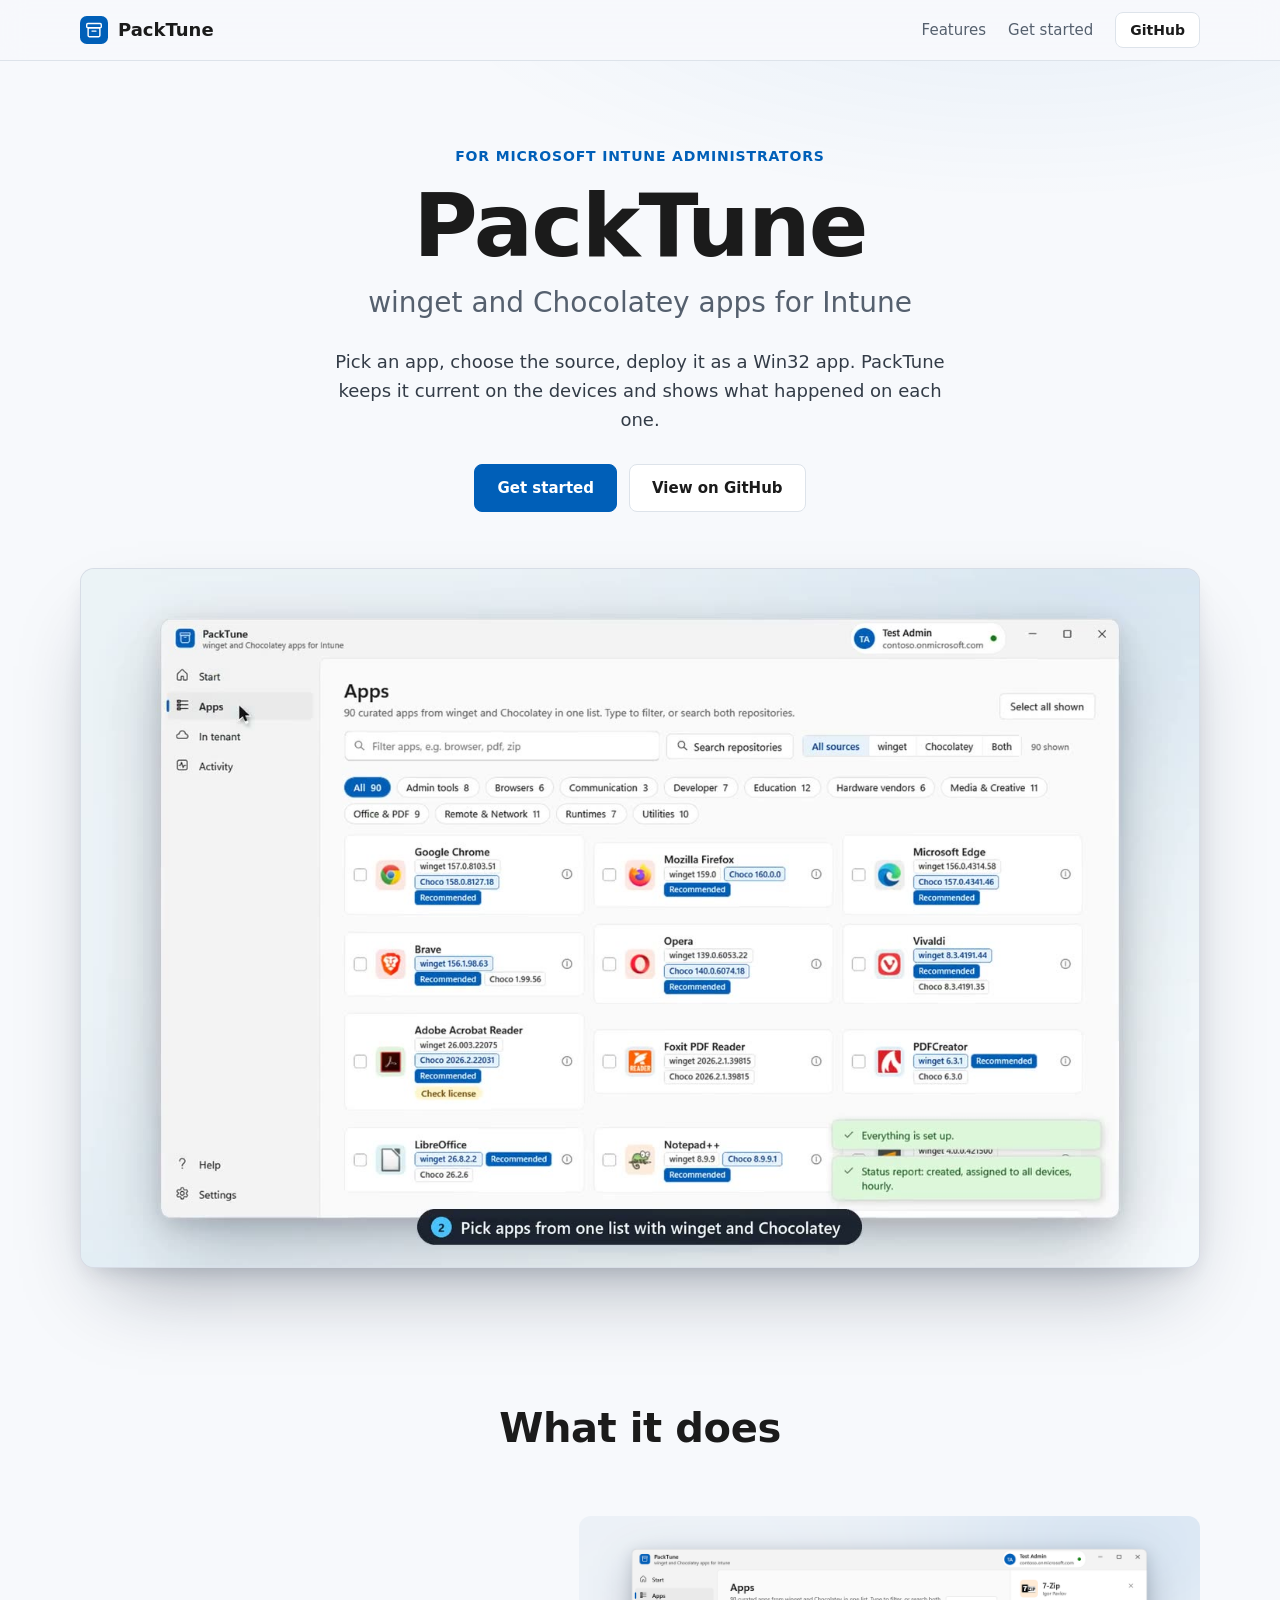
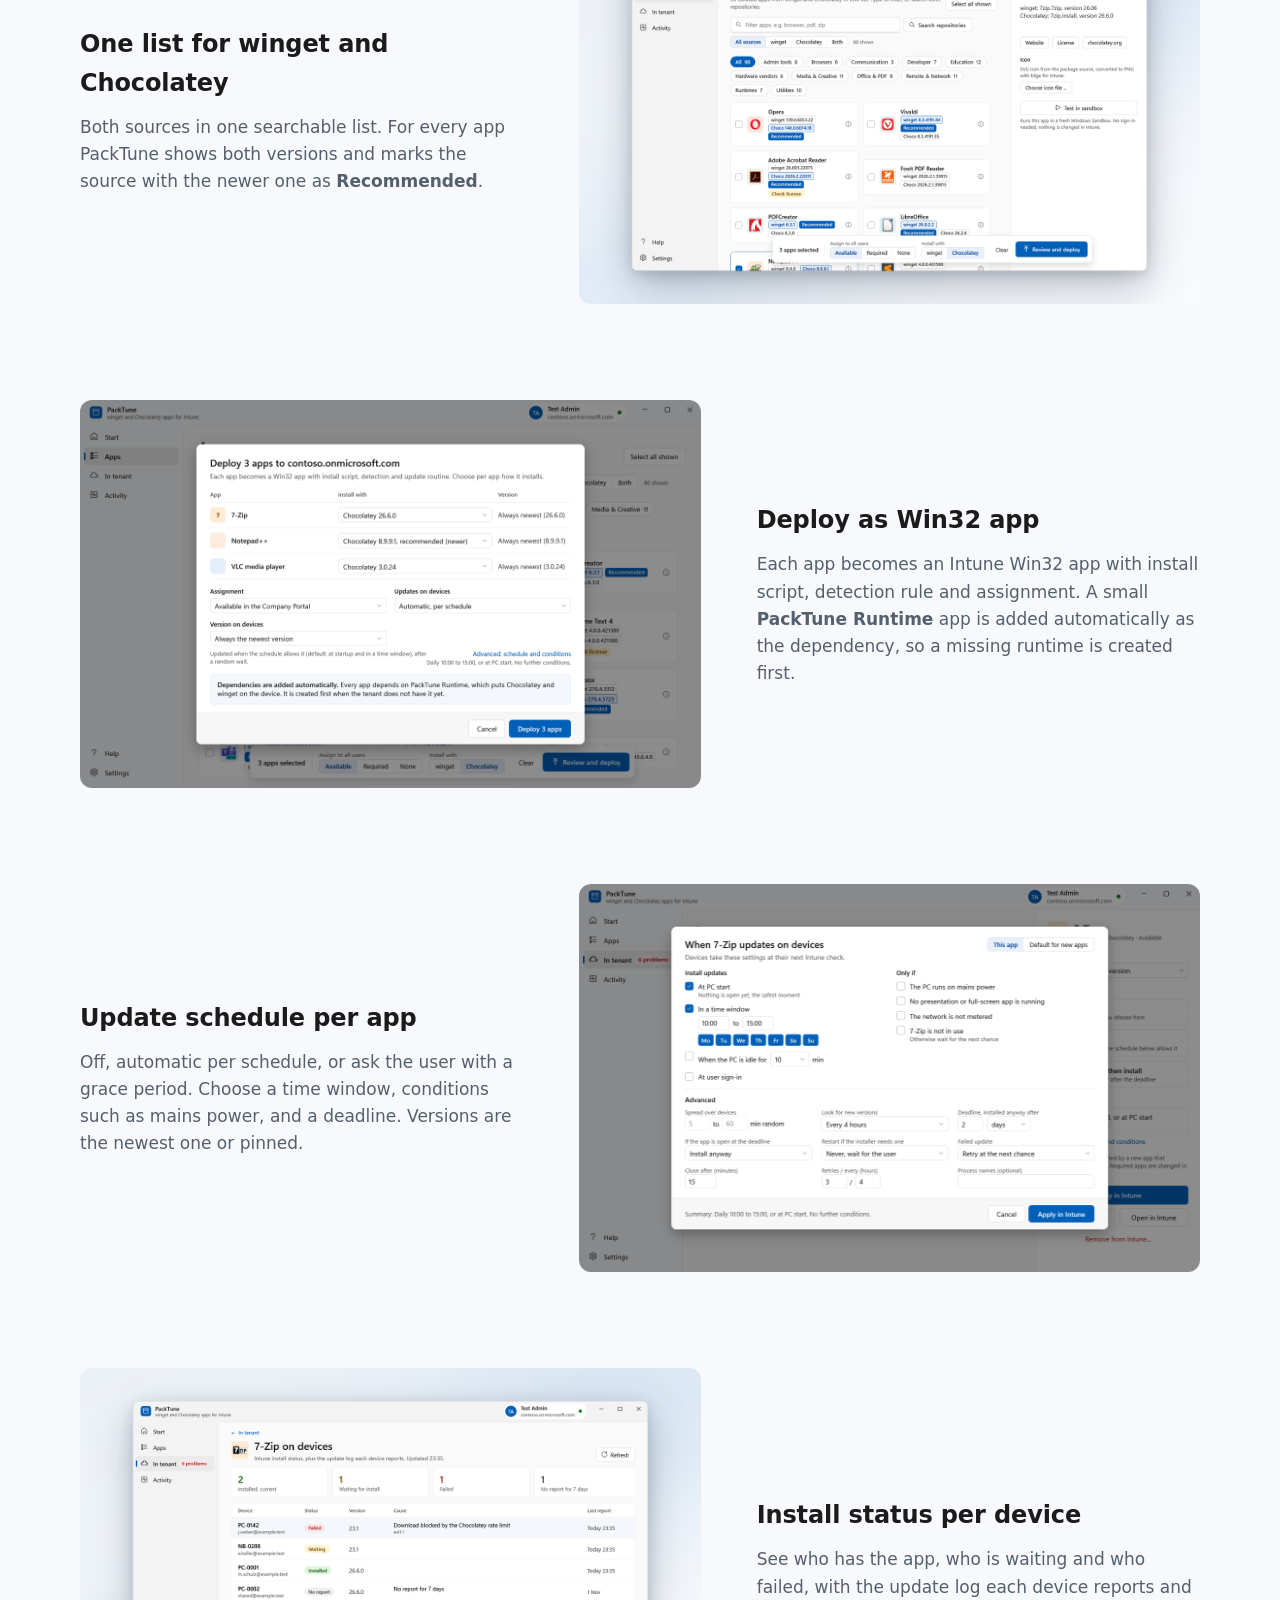
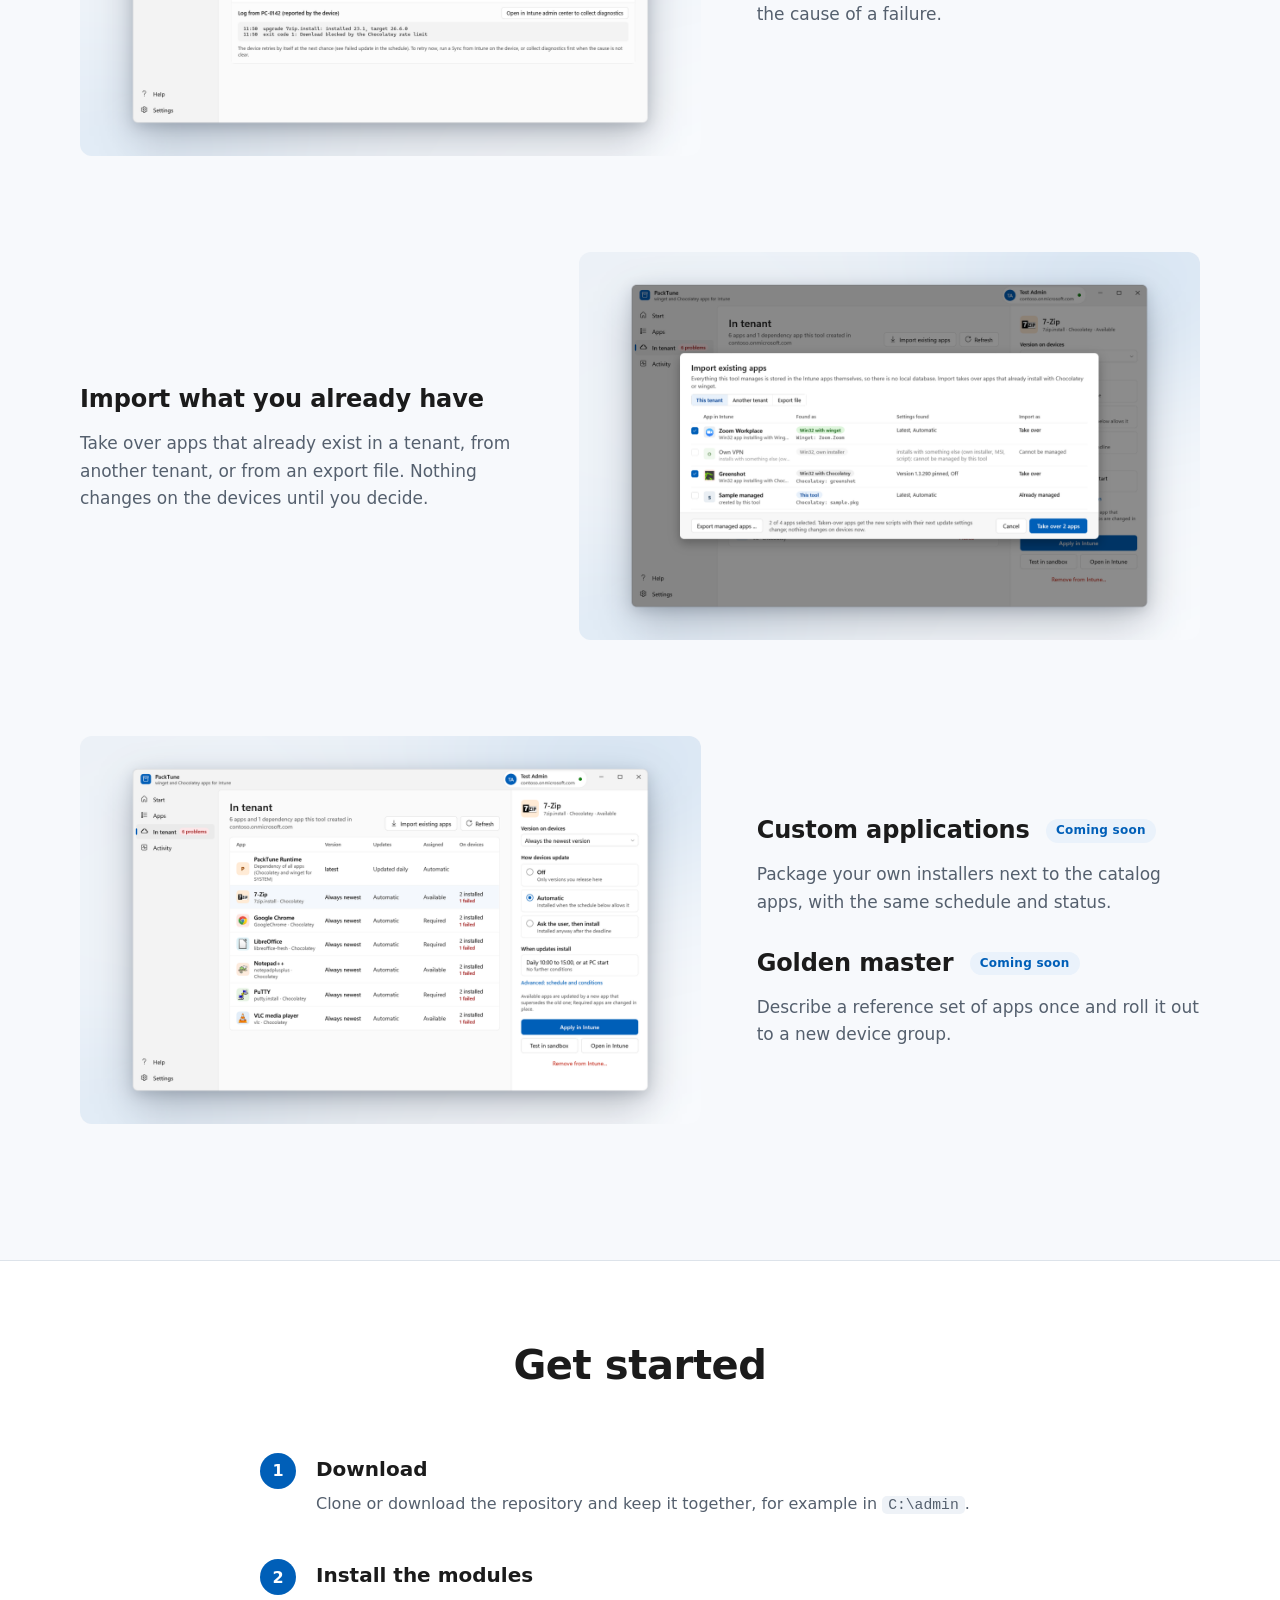
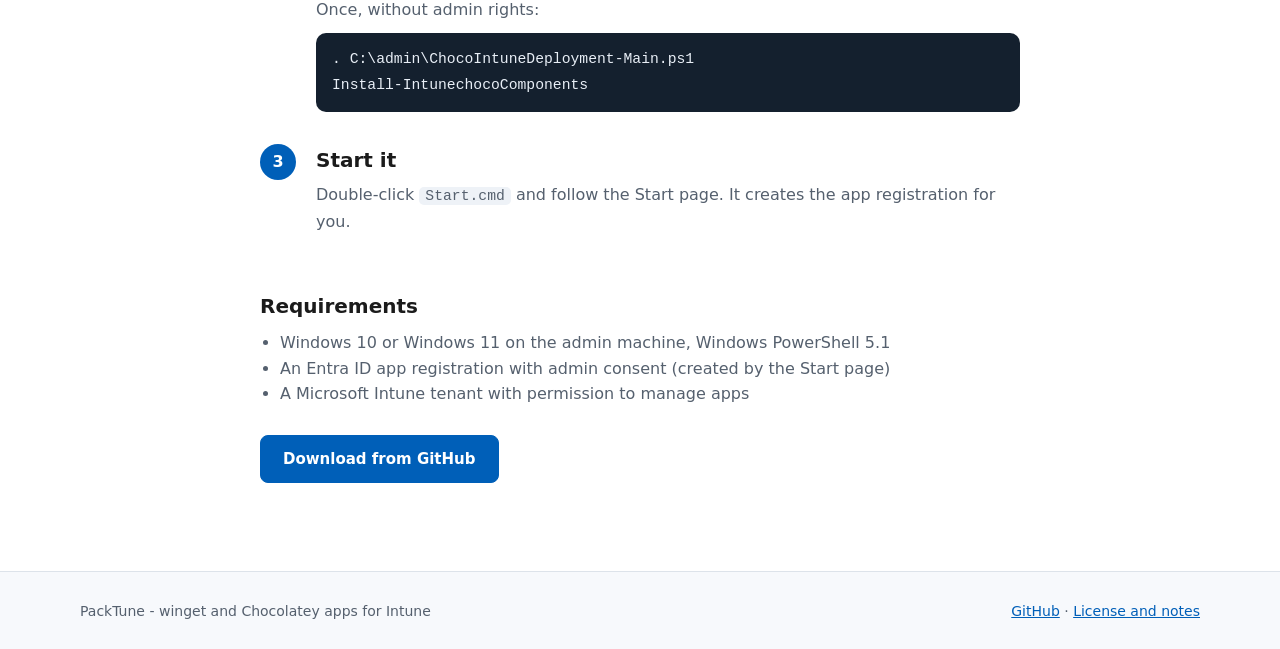
==== docs/site/index.html @ 565c147a "Landing page for GitHub Pages (docs/site), re-rendered intro video (#16) Co-Authored-By: Claude Sonn" ====
<!doctype html>
<html lang="en">
<head>
<meta charset="utf-8">
<meta name="viewport" content="width=device-width, initial-scale=1">
<title>PackTune - winget and Chocolatey apps for Intune</title>
<meta name="description" content="Publish winget and Chocolatey apps to Microsoft Intune as Win32 apps, keep them current on the devices and see what happened on each one.">
<meta property="og:title" content="PackTune">
<meta property="og:description" content="winget and Chocolatey apps for Intune">
<meta property="og:image" content="../screenshots/hero.png">
<link rel="icon" href="assets/icon.svg" type="image/svg+xml">
<link rel="stylesheet" href="assets/site.css">
</head>
<body>
<header class="top">
  <div class="wrap bar">
    <a class="brand" href="#top"><img src="assets/icon.svg" alt="" width="28" height="28"><span>PackTune</span></a>
    <nav aria-label="Page">
      <a href="#features">Features</a>
      <a href="#start">Get started</a>
      <a class="btn small" href="https://github.com/dominguez-posh/PackTune">GitHub</a>
    </nav>
  </div>
</header>

<main id="top">
  <section class="hero">
    <div class="wrap">
      <p class="eyebrow">For Microsoft Intune administrators</p>
      <h1>PackTune</h1>
      <p class="sub">winget and Chocolatey apps for Intune</p>
      <p class="claim">Pick an app, choose the source, deploy it as a Win32 app. PackTune keeps it current on the devices and shows what happened on each one.</p>
      <p class="cta">
        <a class="btn primary" href="#start">Get started</a>
        <a class="btn" href="https://github.com/dominguez-posh/PackTune">View on GitHub</a>
      </p>
    </div>
    <div class="wrap video-wrap">
      <div class="video">
        <video src="../screenshots/demo.mp4" poster="assets/poster.jpg" autoplay muted loop playsinline preload="auto" aria-label="A short tour of PackTune"></video>
      </div>
    </div>
  </section>

  <section id="features" class="features">
    <div class="wrap">
      <h2 class="section-title">What it does</h2>

      <article class="feature reveal">
        <div class="text">
          <h3>One list for winget and Chocolatey</h3>
          <p>Both sources in one searchable list. For every app PackTune shows both versions and marks the source with the newer one as <strong>Recommended</strong>.</p>
        </div>
        <figure><img src="../screenshots/apps.png" alt="The app list with versions per source and Recommended labels" loading="lazy"></figure>
      </article>

      <article class="feature reveal flip">
        <div class="text">
          <h3>Deploy as Win32 app</h3>
          <p>Each app becomes an Intune Win32 app with install script, detection rule and assignment. A small <strong>PackTune Runtime</strong> app is added automatically as the dependency, so a missing runtime is created first.</p>
        </div>
        <figure><img src="../screenshots/deploy.png" alt="The deploy dialog with the source chosen per app" loading="lazy"></figure>
      </article>

      <article class="feature reveal">
        <div class="text">
          <h3>Update schedule per app</h3>
          <p>Off, automatic per schedule, or ask the user with a grace period. Choose a time window, conditions such as mains power, and a deadline. Versions are the newest one or pinned.</p>
        </div>
        <figure><img src="../screenshots/schedule.png" alt="The update schedule dialog" loading="lazy"></figure>
      </article>

      <article class="feature reveal flip">
        <div class="text">
          <h3>Install status per device</h3>
          <p>See who has the app, who is waiting and who failed, with the update log each device reports and the cause of a failure.</p>
        </div>
        <figure><img src="../screenshots/status.png" alt="Install status per device with the cause of a failure" loading="lazy"></figure>
      </article>

      <article class="feature reveal">
        <div class="text">
          <h3>Import what you already have</h3>
          <p>Take over apps that already exist in a tenant, from another tenant, or from an export file. Nothing changes on the devices until you decide.</p>
        </div>
        <figure><img src="../screenshots/import.png" alt="The import dialog listing existing apps" loading="lazy"></figure>
      </article>

      <article class="feature reveal flip">
        <div class="text">
          <h3>Custom applications <span class="soon">Coming soon</span></h3>
          <p>Package your own installers next to the catalog apps, with the same schedule and status.</p>
          <h3 class="second">Golden master <span class="soon">Coming soon</span></h3>
          <p>Describe a reference set of apps once and roll it out to a new device group.</p>
        </div>
        <figure><img src="../screenshots/tenant.png" alt="The tenant page with managed apps" loading="lazy"></figure>
      </article>
    </div>
  </section>

  <section id="start" class="getstarted">
    <div class="wrap narrow">
      <h2 class="section-title">Get started</h2>
      <ol class="steps">
        <li><h3>Download</h3><p>Clone or download the repository and keep it together, for example in <code>C:\admin</code>.</p></li>
        <li><h3>Install the modules</h3><p>Once, without admin rights:</p>
<pre><code>. C:\admin\ChocoIntuneDeployment-Main.ps1
Install-IntunechocoComponents</code></pre></li>
        <li><h3>Start it</h3><p>Double-click <code>Start.cmd</code> and follow the Start page. It creates the app registration for you.</p></li>
      </ol>
      <h3 class="req-title">Requirements</h3>
      <ul class="req">
        <li>Windows 10 or Windows 11 on the admin machine, Windows PowerShell 5.1</li>
        <li>An Entra ID app registration with admin consent (created by the Start page)</li>
        <li>A Microsoft Intune tenant with permission to manage apps</li>
      </ul>
      <p class="cta"><a class="btn primary" href="https://github.com/dominguez-posh/PackTune">Download from GitHub</a></p>
    </div>
  </section>
</main>

<footer>
  <div class="wrap foot">
    <span>PackTune - winget and Chocolatey apps for Intune</span>
    <span><a href="https://github.com/dominguez-posh/PackTune">GitHub</a> &middot; <a href="https://github.com/dominguez-posh/PackTune#licenses-and-rate-limits">License and notes</a></span>
  </div>
</footer>
<script src="assets/site.js"></script>
</body>
</html>
---- docs/site/assets/site.css ----
:root {
  --bg: #f7f9fc; --surface: #ffffff; --ink: #1b1b1b; --muted: #55606e; --line: #dde3ea;
  --accent: #005fb8; --accent-ink: #ffffff; --soft: #eaf2fb;
  --font: "Segoe UI Variable Text", "Segoe UI", Inter, system-ui, -apple-system, "Helvetica Neue", Arial, sans-serif;
}
* { box-sizing: border-box; }
html { scroll-behavior: smooth; }
body { margin: 0; background: var(--bg); color: var(--ink); font: 16px/1.6 var(--font); -webkit-font-smoothing: antialiased; }
img, video { max-width: 100%; display: block; }
a { color: var(--accent); }
.wrap { width: min(1120px, 100% - 40px); margin: 0 auto; }
.narrow { width: min(760px, 100% - 40px); }

.top { position: sticky; top: 0; z-index: 10; background: rgba(247, 249, 252, .86); backdrop-filter: blur(12px); border-bottom: 1px solid var(--line); }
.bar { display: flex; align-items: center; justify-content: space-between; height: 60px; }
.brand { display: flex; align-items: center; gap: 10px; color: var(--ink); text-decoration: none; font-weight: 600; font-size: 18px; }
nav { display: flex; align-items: center; gap: 22px; }
nav a { color: var(--muted); text-decoration: none; font-size: 15px; }
nav a:hover { color: var(--ink); }
nav a.btn { color: var(--ink); }

.btn { display: inline-flex; align-items: center; padding: 11px 22px; border-radius: 8px; border: 1px solid var(--line); background: var(--surface); color: var(--ink); text-decoration: none; font-weight: 600; font-size: 15px; transition: background .15s, border-color .15s, transform .15s; }
.btn:hover { border-color: #b9c4d0; transform: translateY(-1px); }
.btn.primary { background: var(--accent); border-color: var(--accent); color: var(--accent-ink); }
.btn.primary:hover { background: #004f9a; }
.btn.small { padding: 6px 14px; font-size: 14px; }
.btn:focus-visible, a:focus-visible { outline: 3px solid #7fb4ea; outline-offset: 2px; }

.hero { padding: 84px 0 56px; text-align: center; background: radial-gradient(900px 380px at 80% -10%, rgba(0, 95, 184, .07), transparent 70%), var(--bg); }
.eyebrow { margin: 0 0 14px; color: var(--accent); font-weight: 600; font-size: 14px; letter-spacing: .06em; text-transform: uppercase; }
h1 { margin: 0; font-size: clamp(48px, 9vw, 88px); line-height: 1.02; letter-spacing: -.02em; font-weight: 650; }
.sub { margin: 10px 0 0; font-size: clamp(20px, 3vw, 28px); color: var(--muted); }
.claim { max-width: 640px; margin: 22px auto 0; font-size: 18px; color: #333c47; }
.cta { display: flex; gap: 12px; justify-content: center; flex-wrap: wrap; margin: 30px 0 0; }
.video-wrap { margin-top: 56px; }
.video { border-radius: 14px; overflow: hidden; background: #e8eef5; box-shadow: 0 40px 80px -30px rgba(16, 30, 50, .38), 0 10px 24px -10px rgba(16, 30, 50, .18); border: 1px solid rgba(15, 30, 50, .08); aspect-ratio: 16 / 10; }
.video video { width: 100%; height: 100%; object-fit: cover; }

.section-title { margin: 0 0 56px; text-align: center; font-size: clamp(28px, 4vw, 40px); letter-spacing: -.01em; }
.features { padding: 72px 0 40px; }
.feature { display: grid; grid-template-columns: minmax(0, 5fr) minmax(0, 7fr); gap: 56px; align-items: center; margin-bottom: 96px; }
.feature.flip { grid-template-columns: minmax(0, 7fr) minmax(0, 5fr); }
.feature.flip .text { order: 2; }
.feature h3 { margin: 0 0 12px; font-size: 24px; letter-spacing: -.005em; }
.feature h3.second { margin-top: 28px; }
.feature p { margin: 0; color: var(--muted); font-size: 17px; }
.feature figure { margin: 0; }
.feature img { width: 100%; height: auto; border-radius: 12px; }
.soon { display: inline-block; vertical-align: middle; margin-left: 8px; padding: 2px 10px; border-radius: 999px; background: var(--soft); color: var(--accent); font-size: 12px; font-weight: 600; letter-spacing: .02em; }

.js .reveal figure { opacity: 0; transform: translateY(36px) scale(.975); transition: opacity .8s cubic-bezier(.2, .7, .2, 1), transform .9s cubic-bezier(.2, .7, .2, 1); }
.js .reveal .text { opacity: 0; transform: translateY(18px); transition: opacity .7s ease .1s, transform .7s ease .1s; }
.js .reveal.in figure, .js .reveal.in .text { opacity: 1; transform: none; }

.getstarted { padding: 72px 0 88px; background: var(--surface); border-top: 1px solid var(--line); }
.steps { list-style: none; counter-reset: s; margin: 0; padding: 0; }
.steps li { counter-increment: s; position: relative; padding: 0 0 28px 56px; }
.steps li::before { content: counter(s); position: absolute; left: 0; top: 0; width: 36px; height: 36px; border-radius: 50%; background: var(--accent); color: #fff; font-weight: 600; display: grid; place-items: center; }
.steps h3 { margin: 4px 0 6px; font-size: 20px; }
.steps p { margin: 0 0 10px; color: var(--muted); }
code { font-family: "Cascadia Mono", Consolas, monospace; font-size: .92em; background: #eef2f7; padding: 1px 6px; border-radius: 5px; }
pre { margin: 0; padding: 14px 16px; background: #14202e; color: #e8eef6; border-radius: 10px; overflow-x: auto; }
pre code { background: none; padding: 0; color: inherit; }
.req-title { margin: 18px 0 8px; font-size: 20px; }
.req { margin: 0; padding-left: 20px; color: var(--muted); }
.getstarted .cta { justify-content: flex-start; margin-top: 28px; }

footer { padding: 28px 0; border-top: 1px solid var(--line); color: var(--muted); font-size: 14px; }
.foot { display: flex; justify-content: space-between; gap: 12px; flex-wrap: wrap; }

@media (max-width: 860px) {
  .feature, .feature.flip { grid-template-columns: 1fr; gap: 24px; margin-bottom: 64px; }
  .feature.flip .text { order: 0; }
  .hero { padding-top: 56px; }
  nav a:not(.btn) { display: none; }
}
@media (prefers-reduced-motion: reduce) {
  html { scroll-behavior: auto; }
  * { transition: none !important; }
}
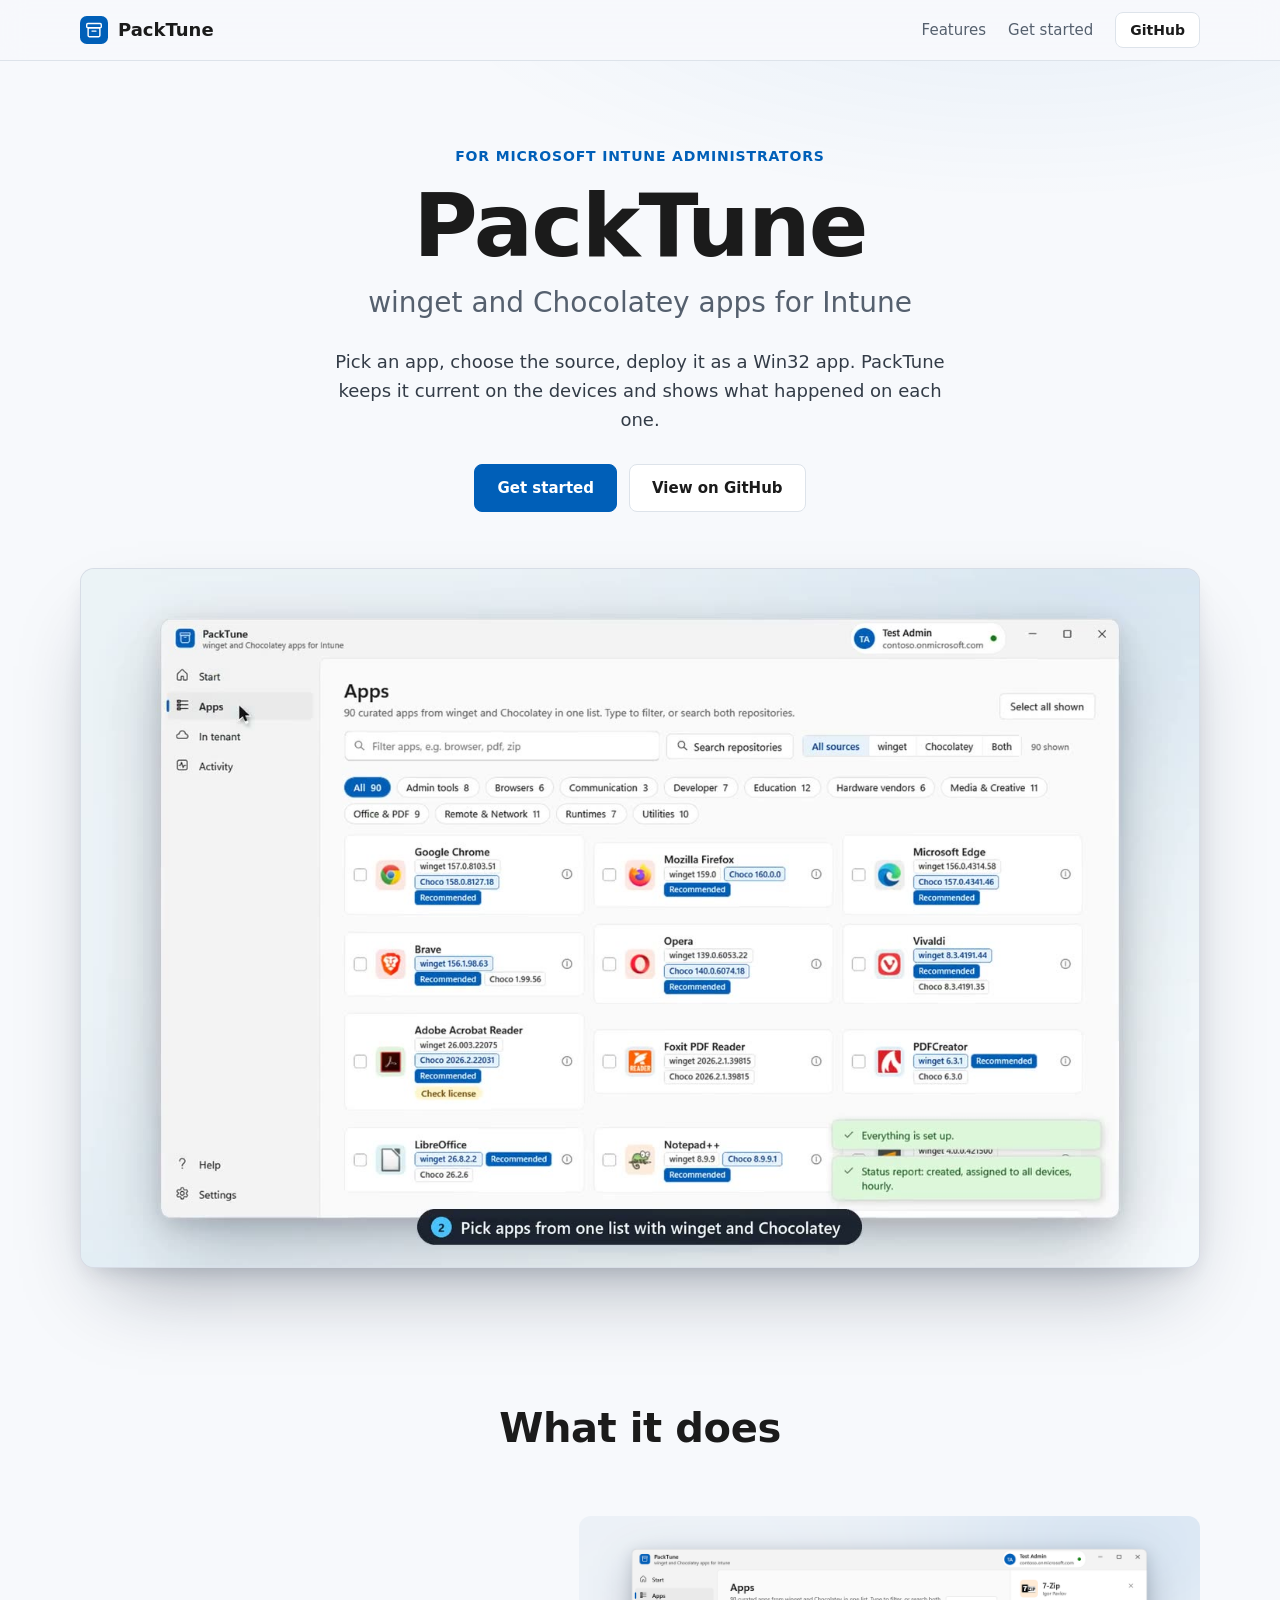
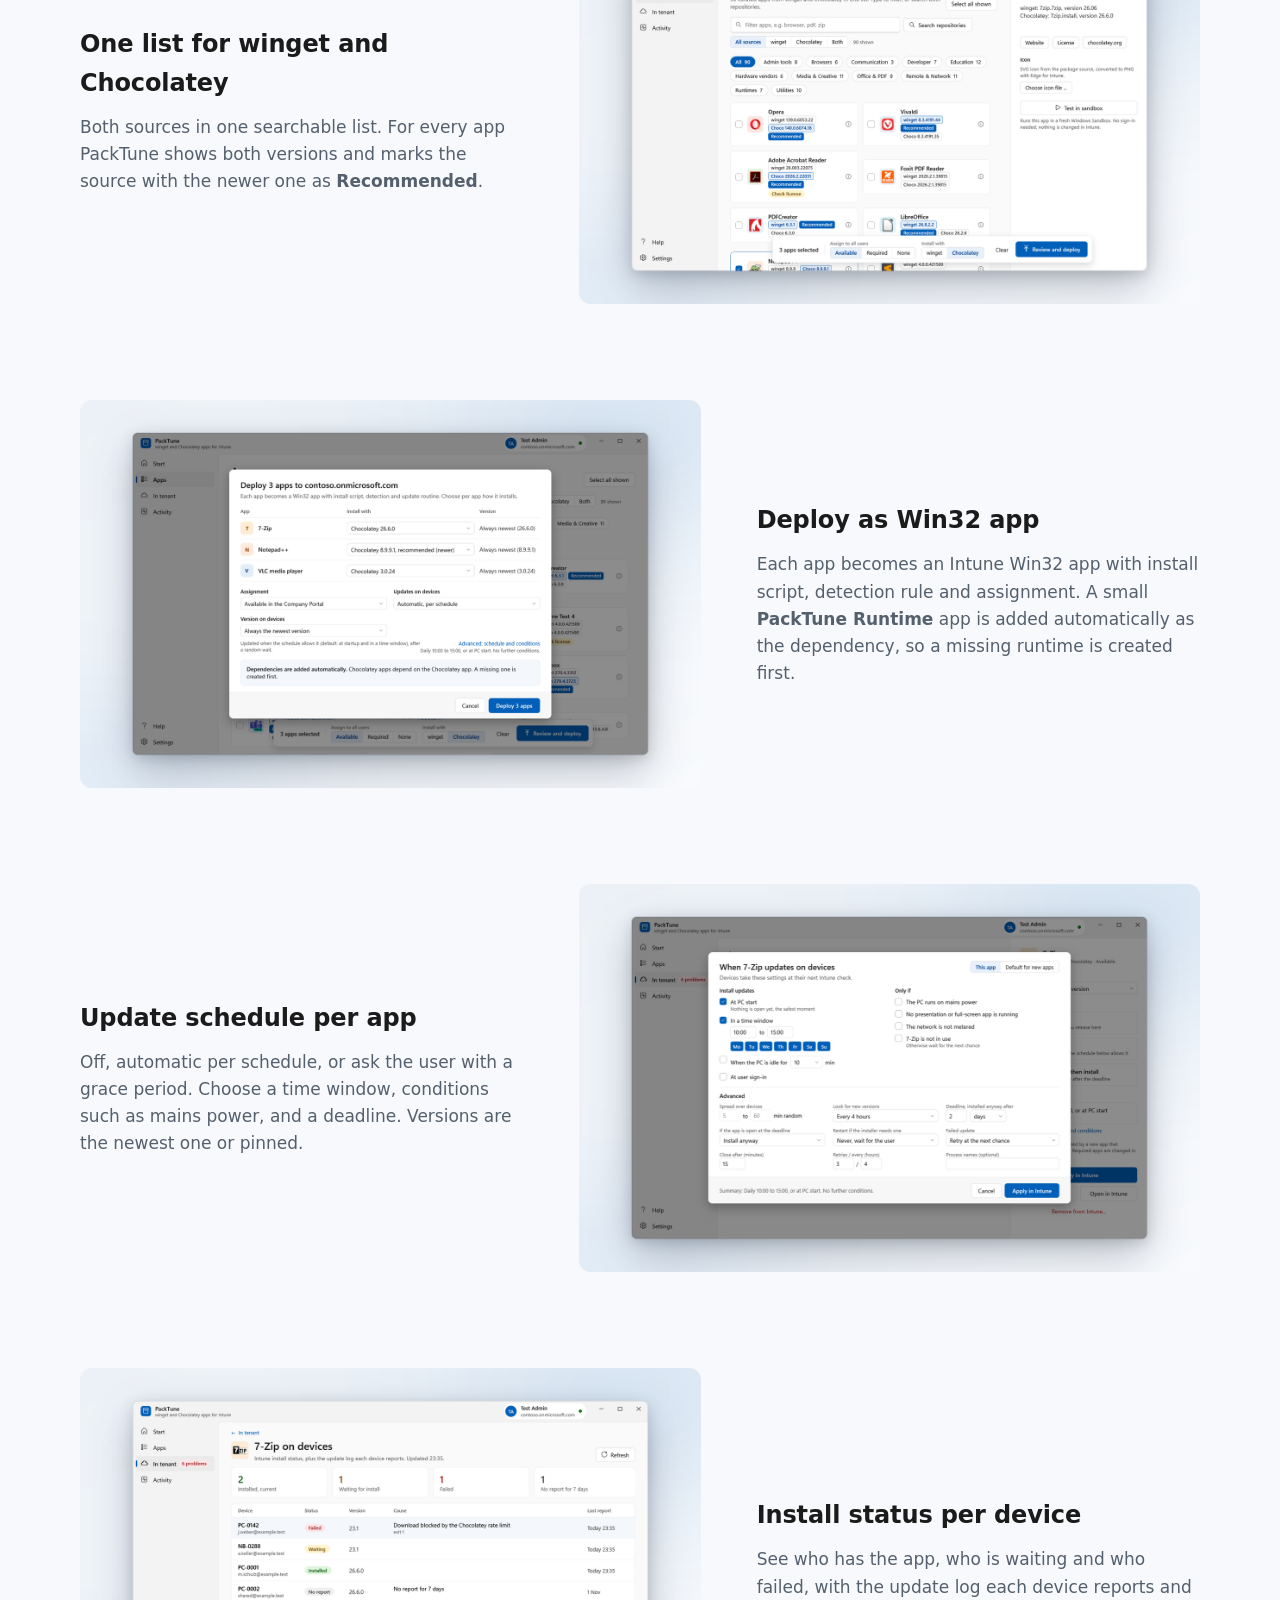
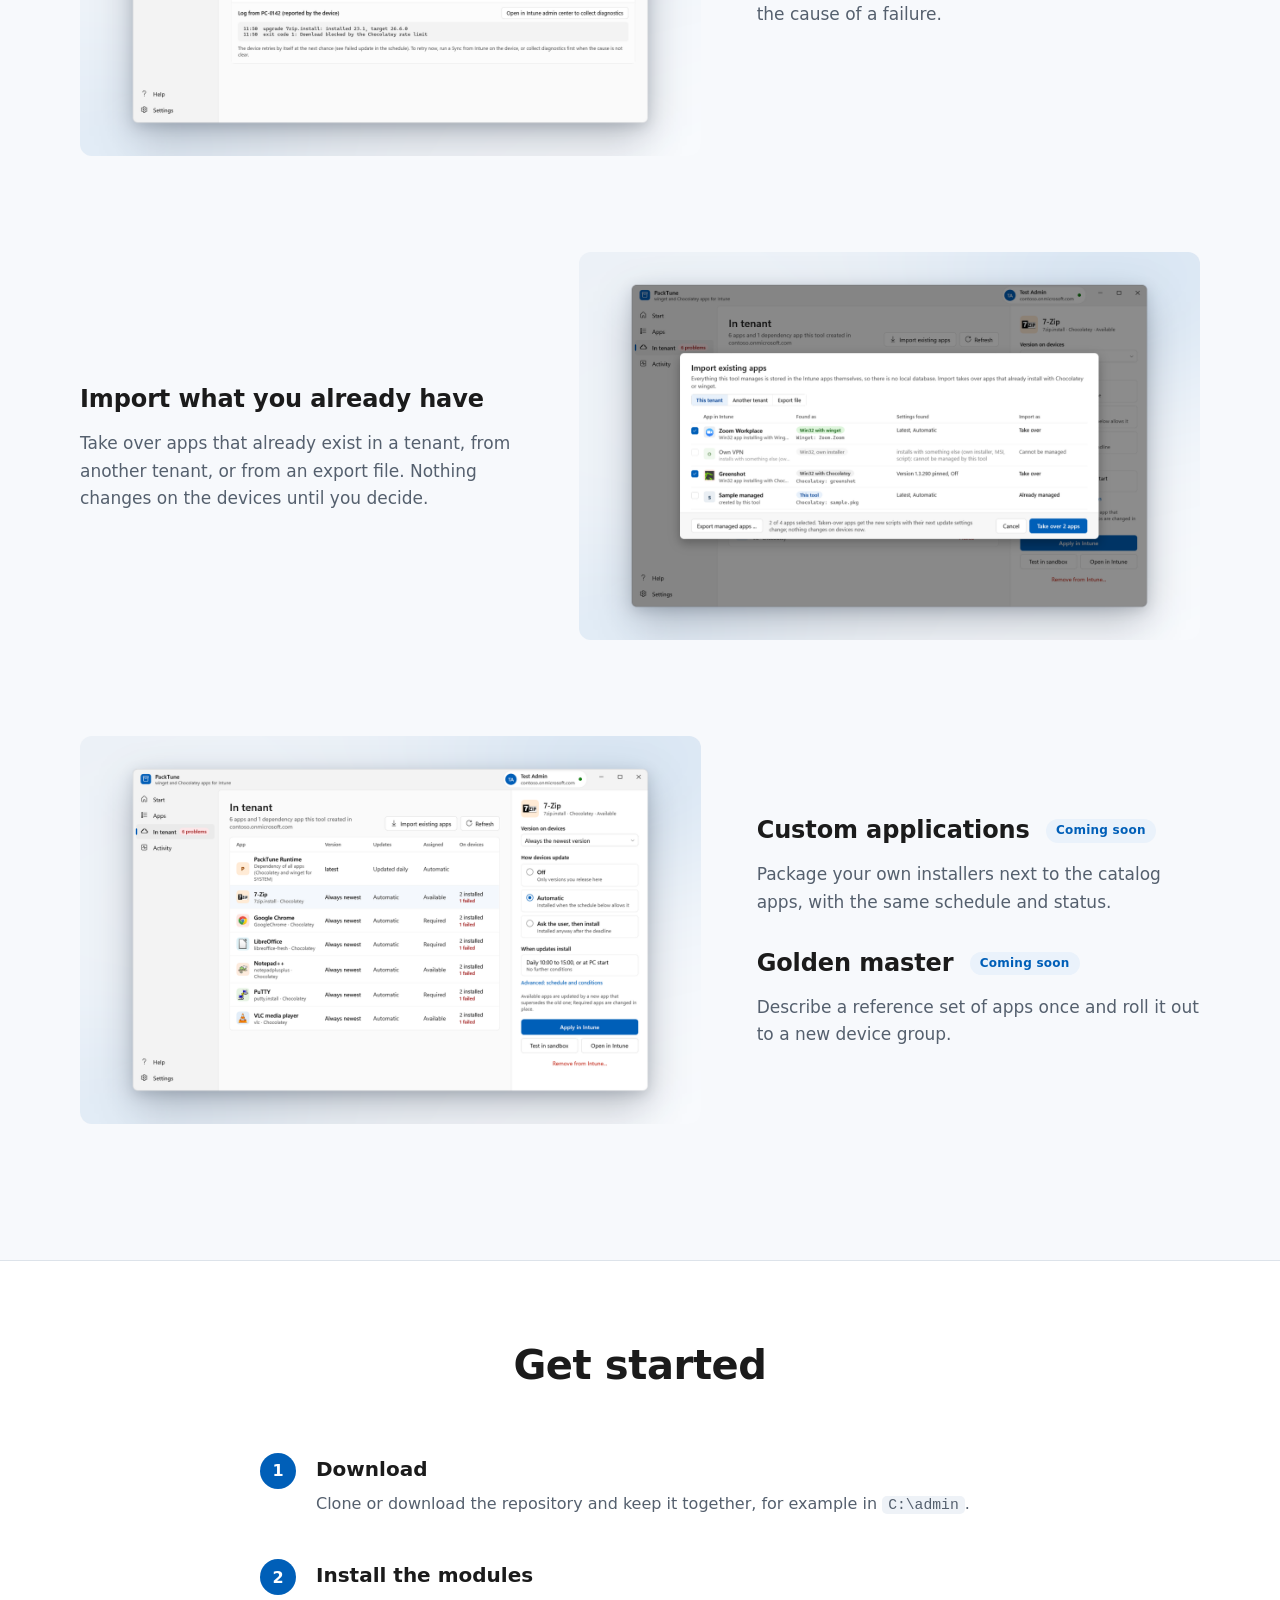
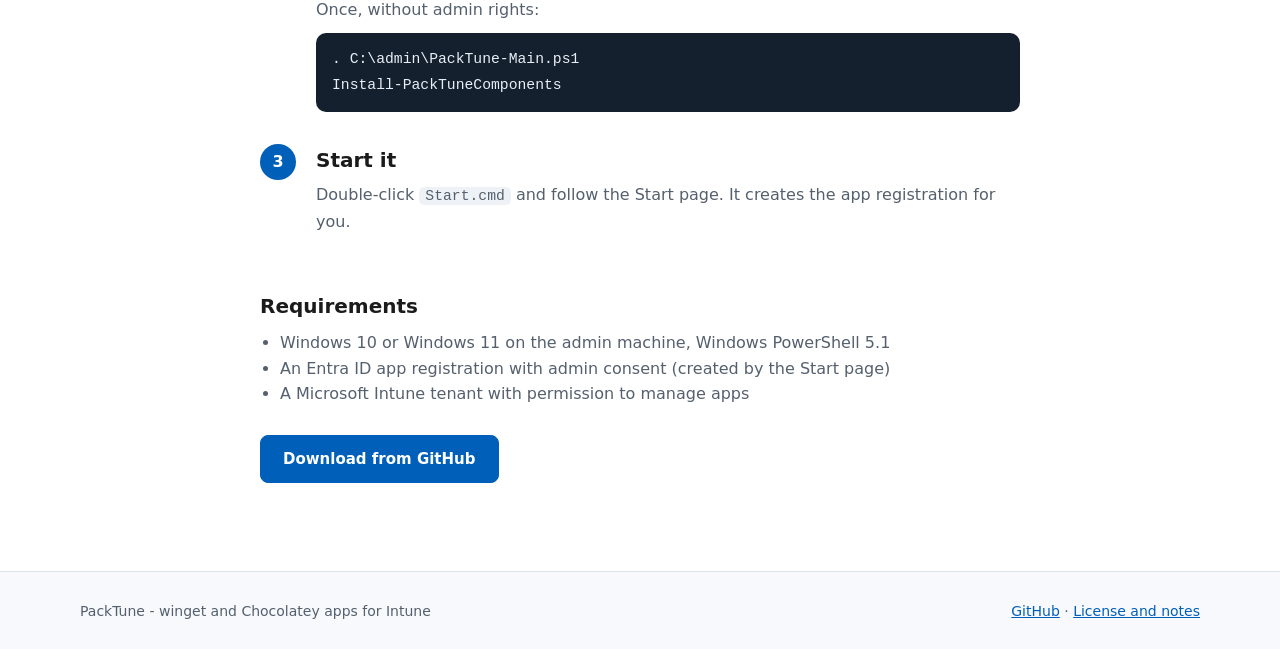
==== commit 77ad1a73: "Rename to PackTune: files, commands with aliases, settings copy, notes marker, device-side migration" ====
--- a/docs/site/index.html
+++ b/docs/site/index.html
@@ -104,8 +104,8 @@
       <ol class="steps">
         <li><h3>Download</h3><p>Clone or download the repository and keep it together, for example in <code>C:\admin</code>.</p></li>
         <li><h3>Install the modules</h3><p>Once, without admin rights:</p>
-<pre><code>. C:\admin\ChocoIntuneDeployment-Main.ps1
-Install-IntunechocoComponents</code></pre></li>
+<pre><code>. C:\admin\PackTune-Main.ps1
+Install-PackTuneComponents</code></pre></li>
         <li><h3>Start it</h3><p>Double-click <code>Start.cmd</code> and follow the Start page. It creates the app registration for you.</p></li>
       </ol>
       <h3 class="req-title">Requirements</h3>
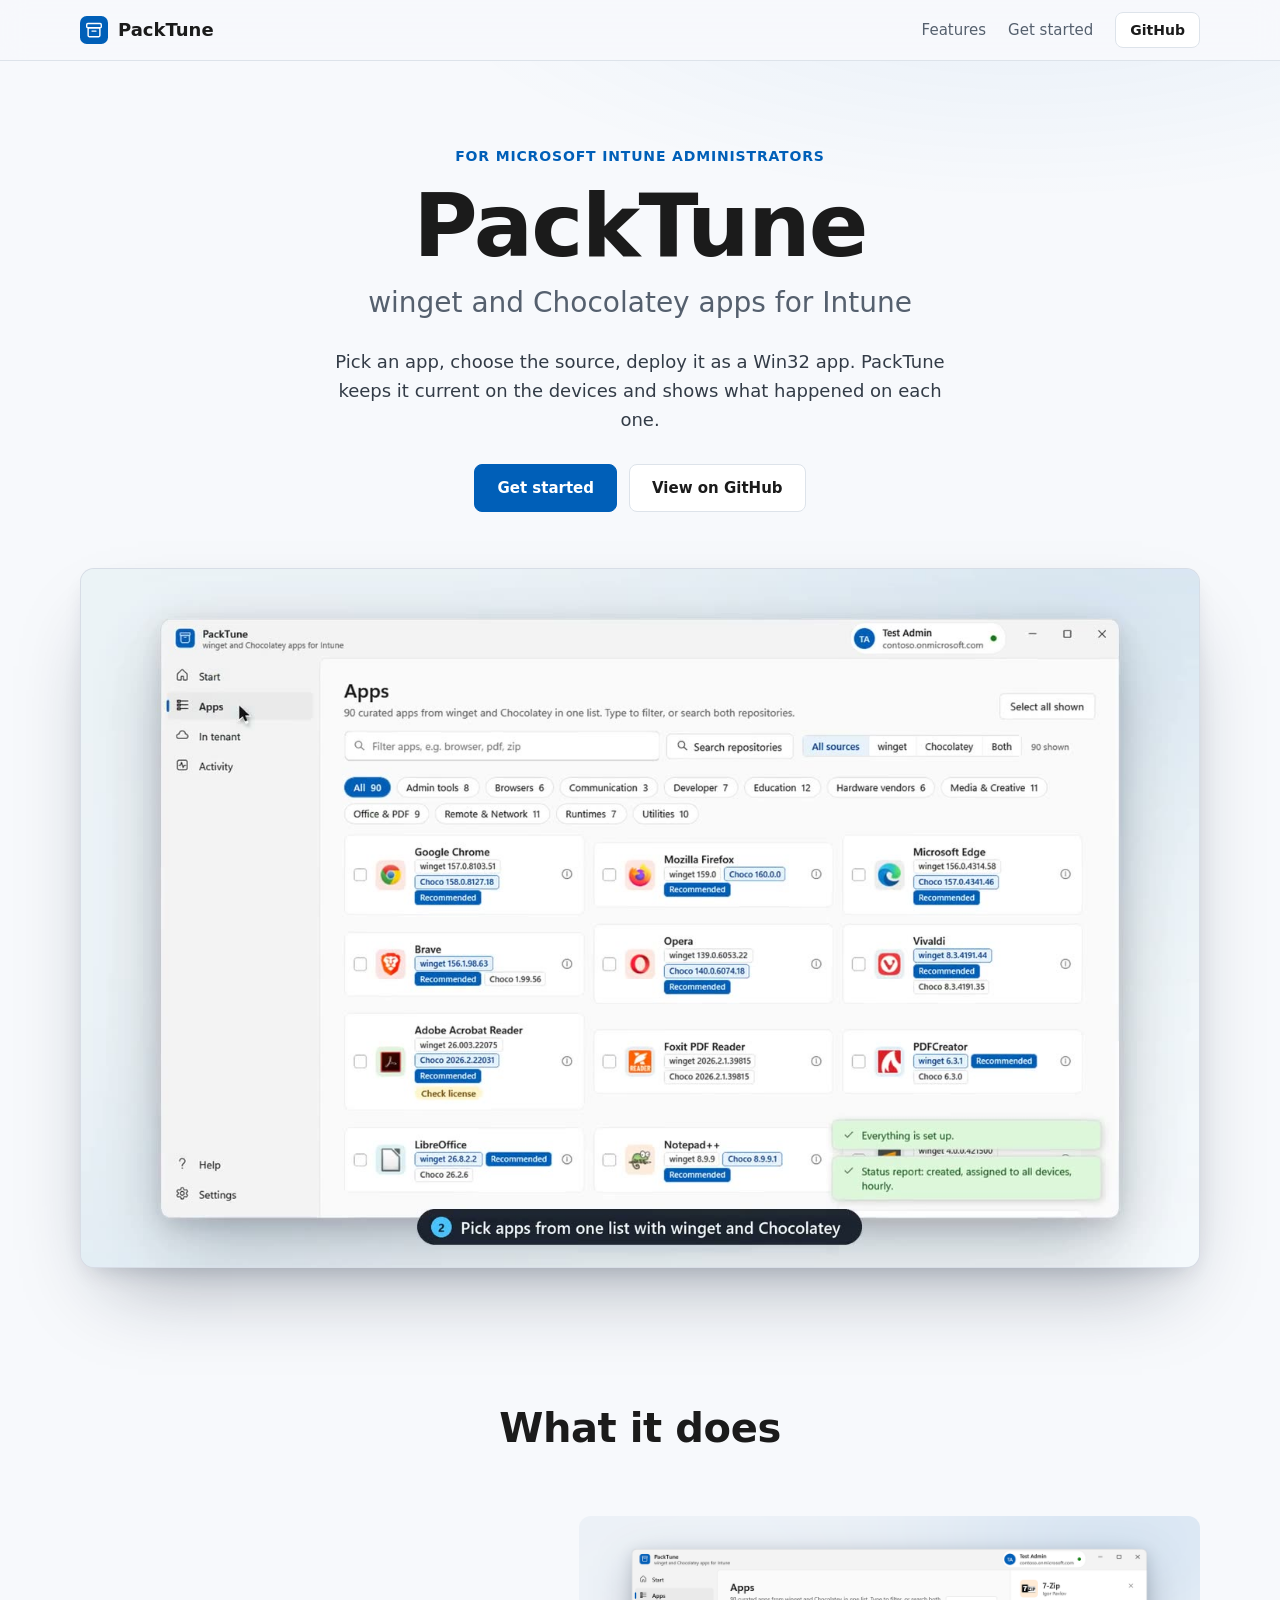
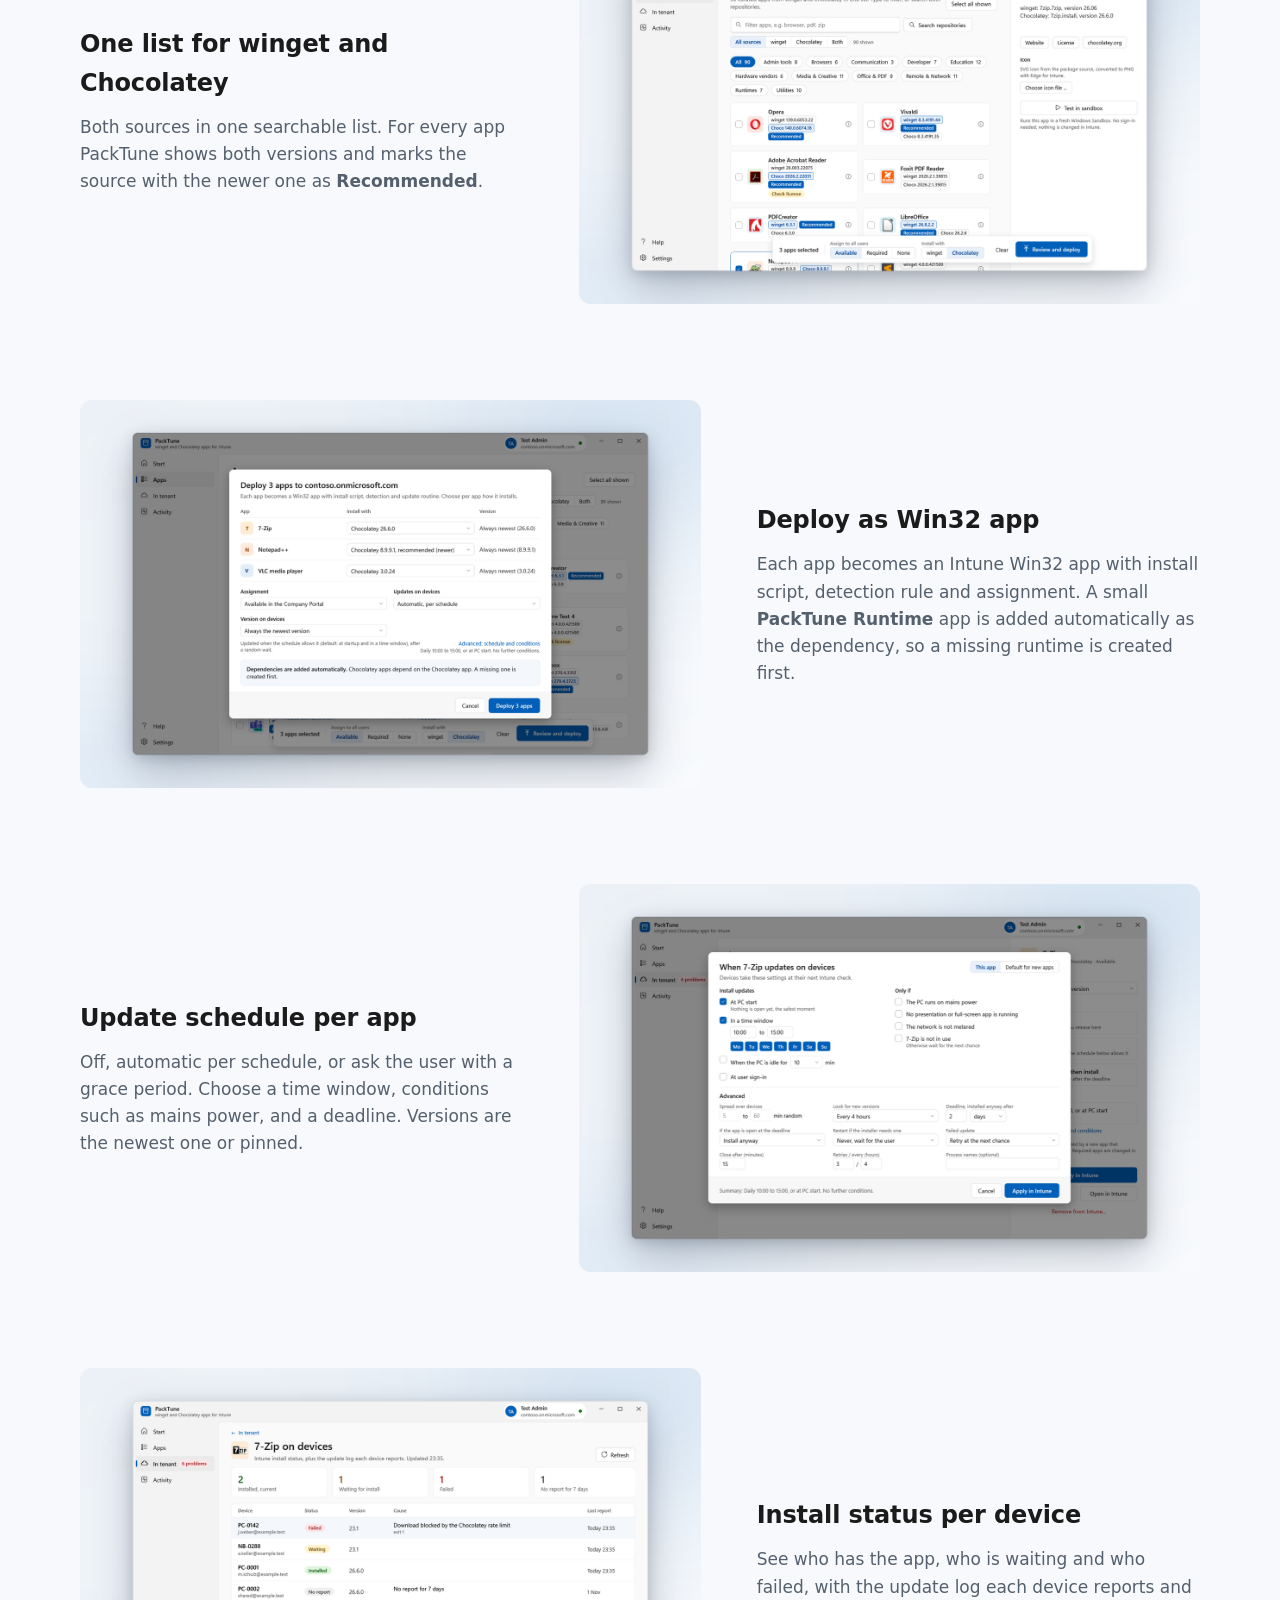
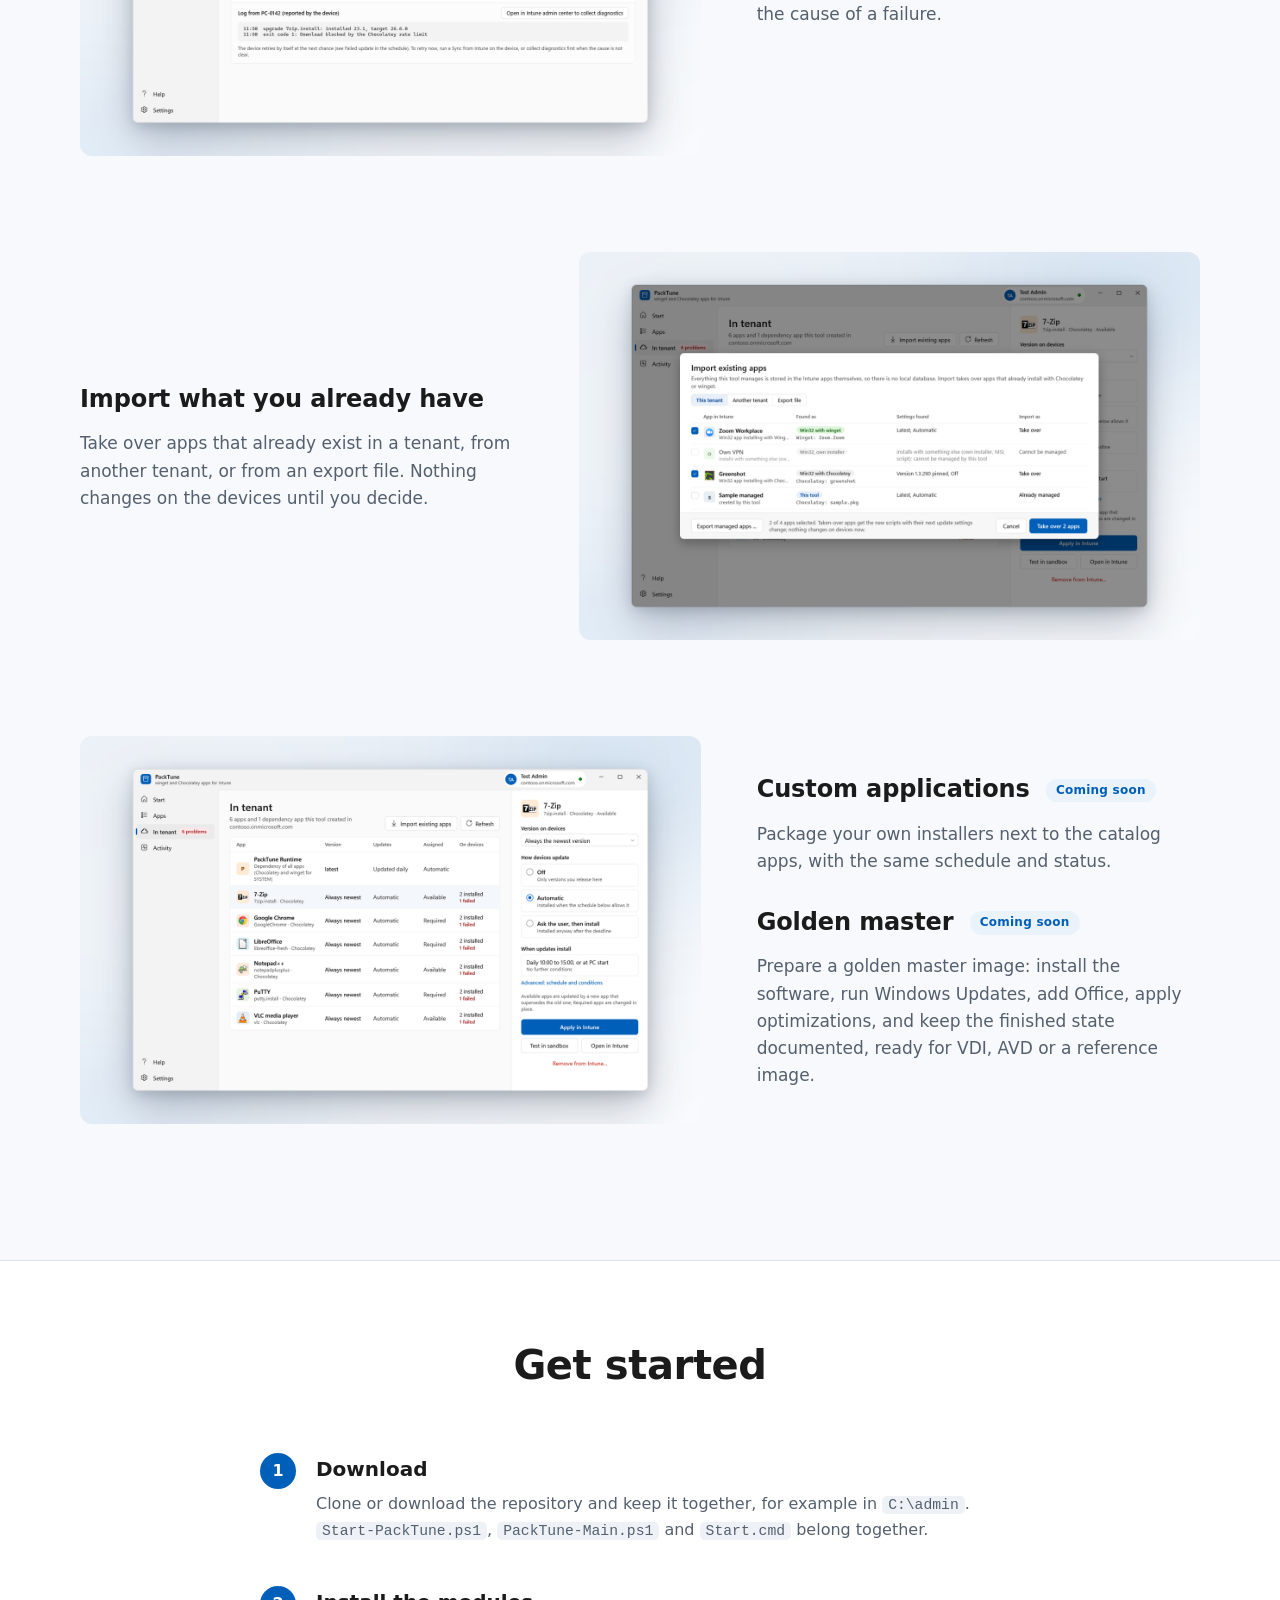
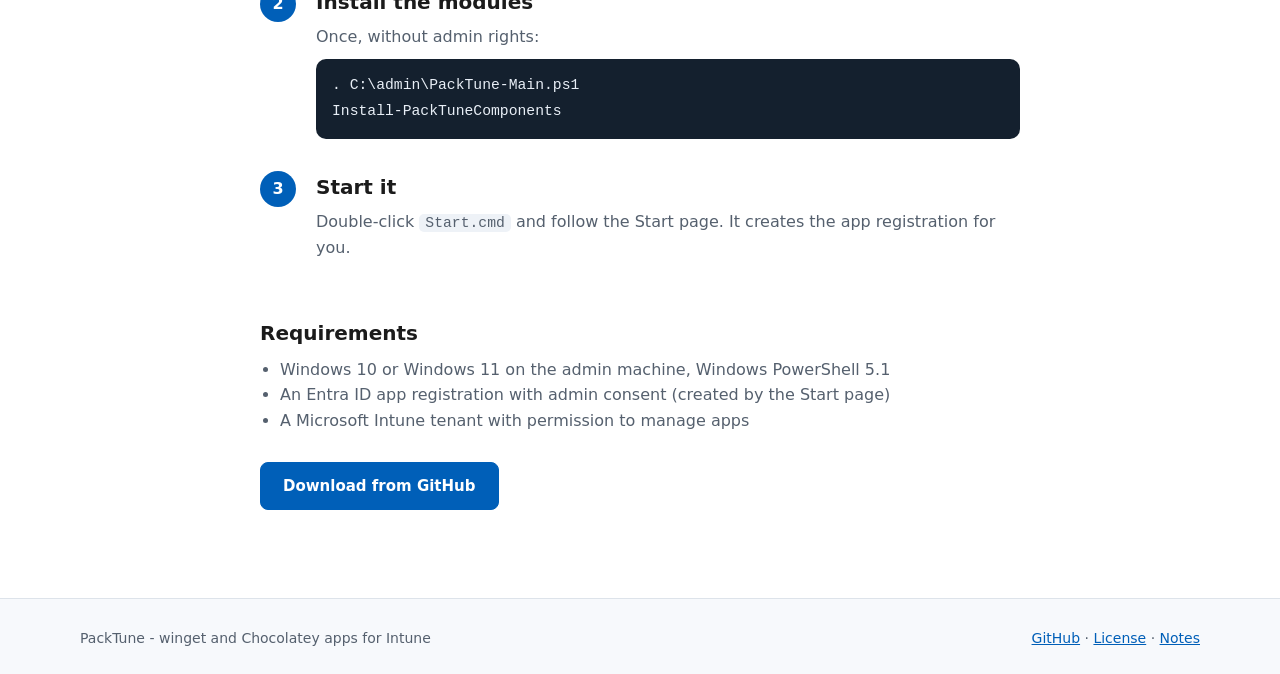
==== commit 076882e7: "Rename docs: README (new paths, aliases, migration), CLAUDE.md, plans, site texts (Golden Master tea" ====
--- a/docs/site/index.html
+++ b/docs/site/index.html
@@ -91,7 +91,7 @@
           <h3>Custom applications <span class="soon">Coming soon</span></h3>
           <p>Package your own installers next to the catalog apps, with the same schedule and status.</p>
           <h3 class="second">Golden master <span class="soon">Coming soon</span></h3>
-          <p>Describe a reference set of apps once and roll it out to a new device group.</p>
+          <p>Prepare a golden master image: install the software, run Windows Updates, add Office, apply optimizations, and keep the finished state documented, ready for VDI, AVD or a reference image.</p>
         </div>
         <figure><img src="../screenshots/tenant.png" alt="The tenant page with managed apps" loading="lazy"></figure>
       </article>
@@ -102,7 +102,7 @@
     <div class="wrap narrow">
       <h2 class="section-title">Get started</h2>
       <ol class="steps">
-        <li><h3>Download</h3><p>Clone or download the repository and keep it together, for example in <code>C:\admin</code>.</p></li>
+        <li><h3>Download</h3><p>Clone or download the repository and keep it together, for example in <code>C:\admin</code>. <code>Start-PackTune.ps1</code>, <code>PackTune-Main.ps1</code> and <code>Start.cmd</code> belong together.</p></li>
         <li><h3>Install the modules</h3><p>Once, without admin rights:</p>
 <pre><code>. C:\admin\PackTune-Main.ps1
 Install-PackTuneComponents</code></pre></li>
@@ -122,7 +122,7 @@
 <footer>
   <div class="wrap foot">
     <span>PackTune - winget and Chocolatey apps for Intune</span>
-    <span><a href="https://github.com/dominguez-posh/PackTune">GitHub</a> &middot; <a href="https://github.com/dominguez-posh/PackTune#licenses-and-rate-limits">License and notes</a></span>
+    <span><a href="https://github.com/dominguez-posh/PackTune">GitHub</a> &middot; <a href="https://github.com/dominguez-posh/PackTune/blob/main/LICENSE">License</a> &middot; <a href="https://github.com/dominguez-posh/PackTune#licenses-and-rate-limits">Notes</a></span>
   </div>
 </footer>
 <script src="assets/site.js"></script>
